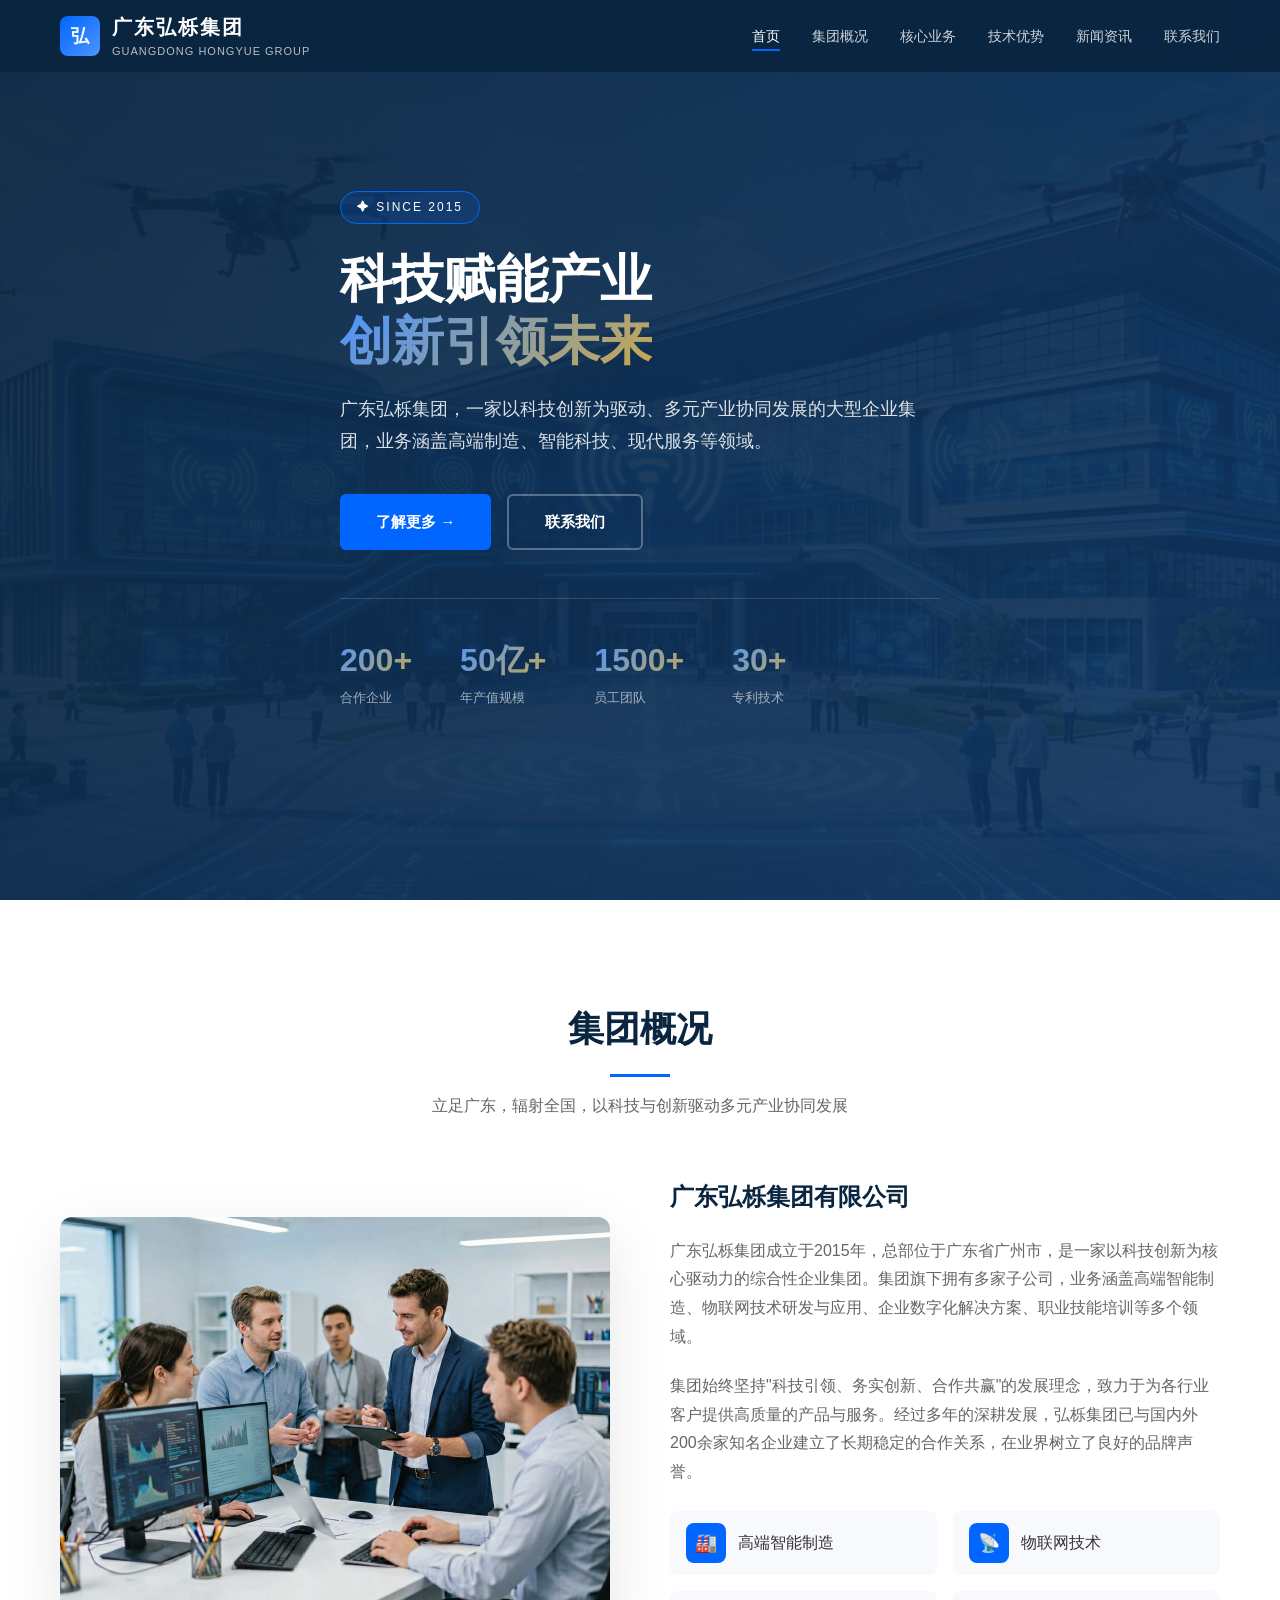
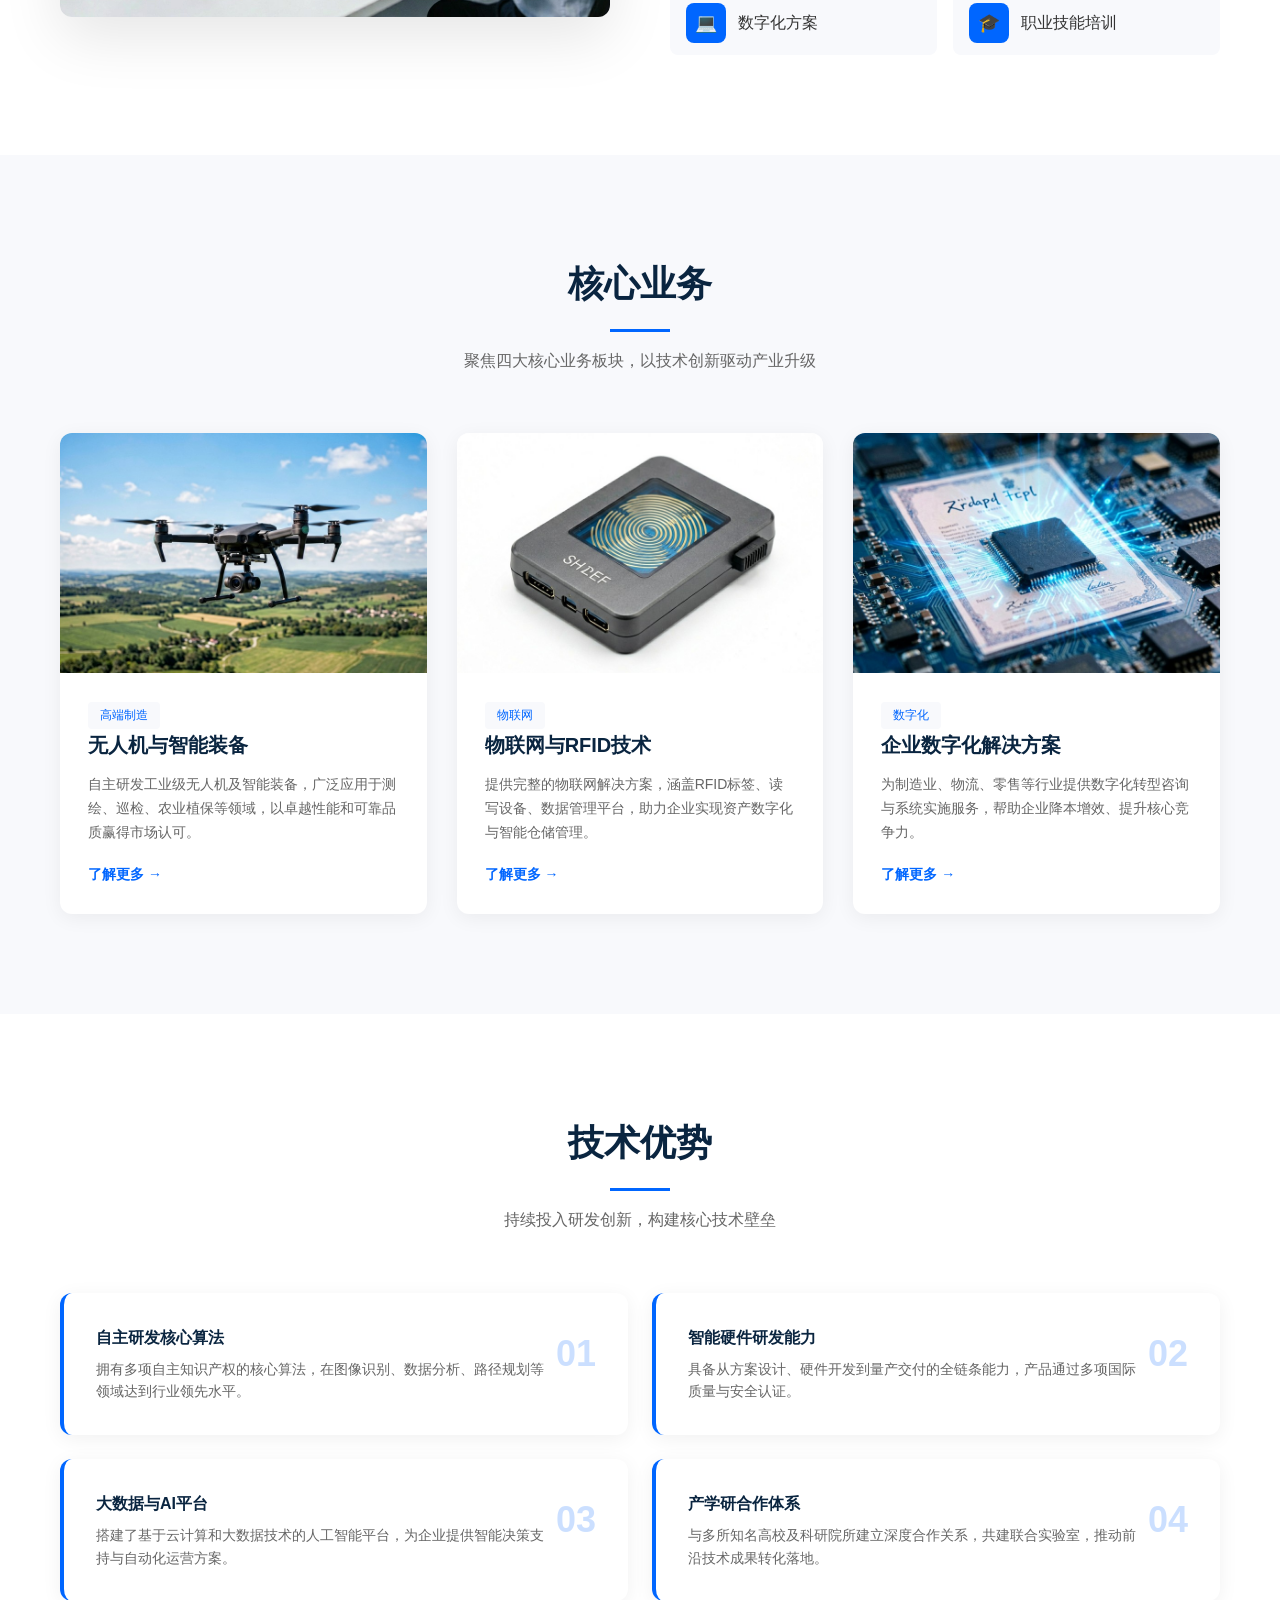
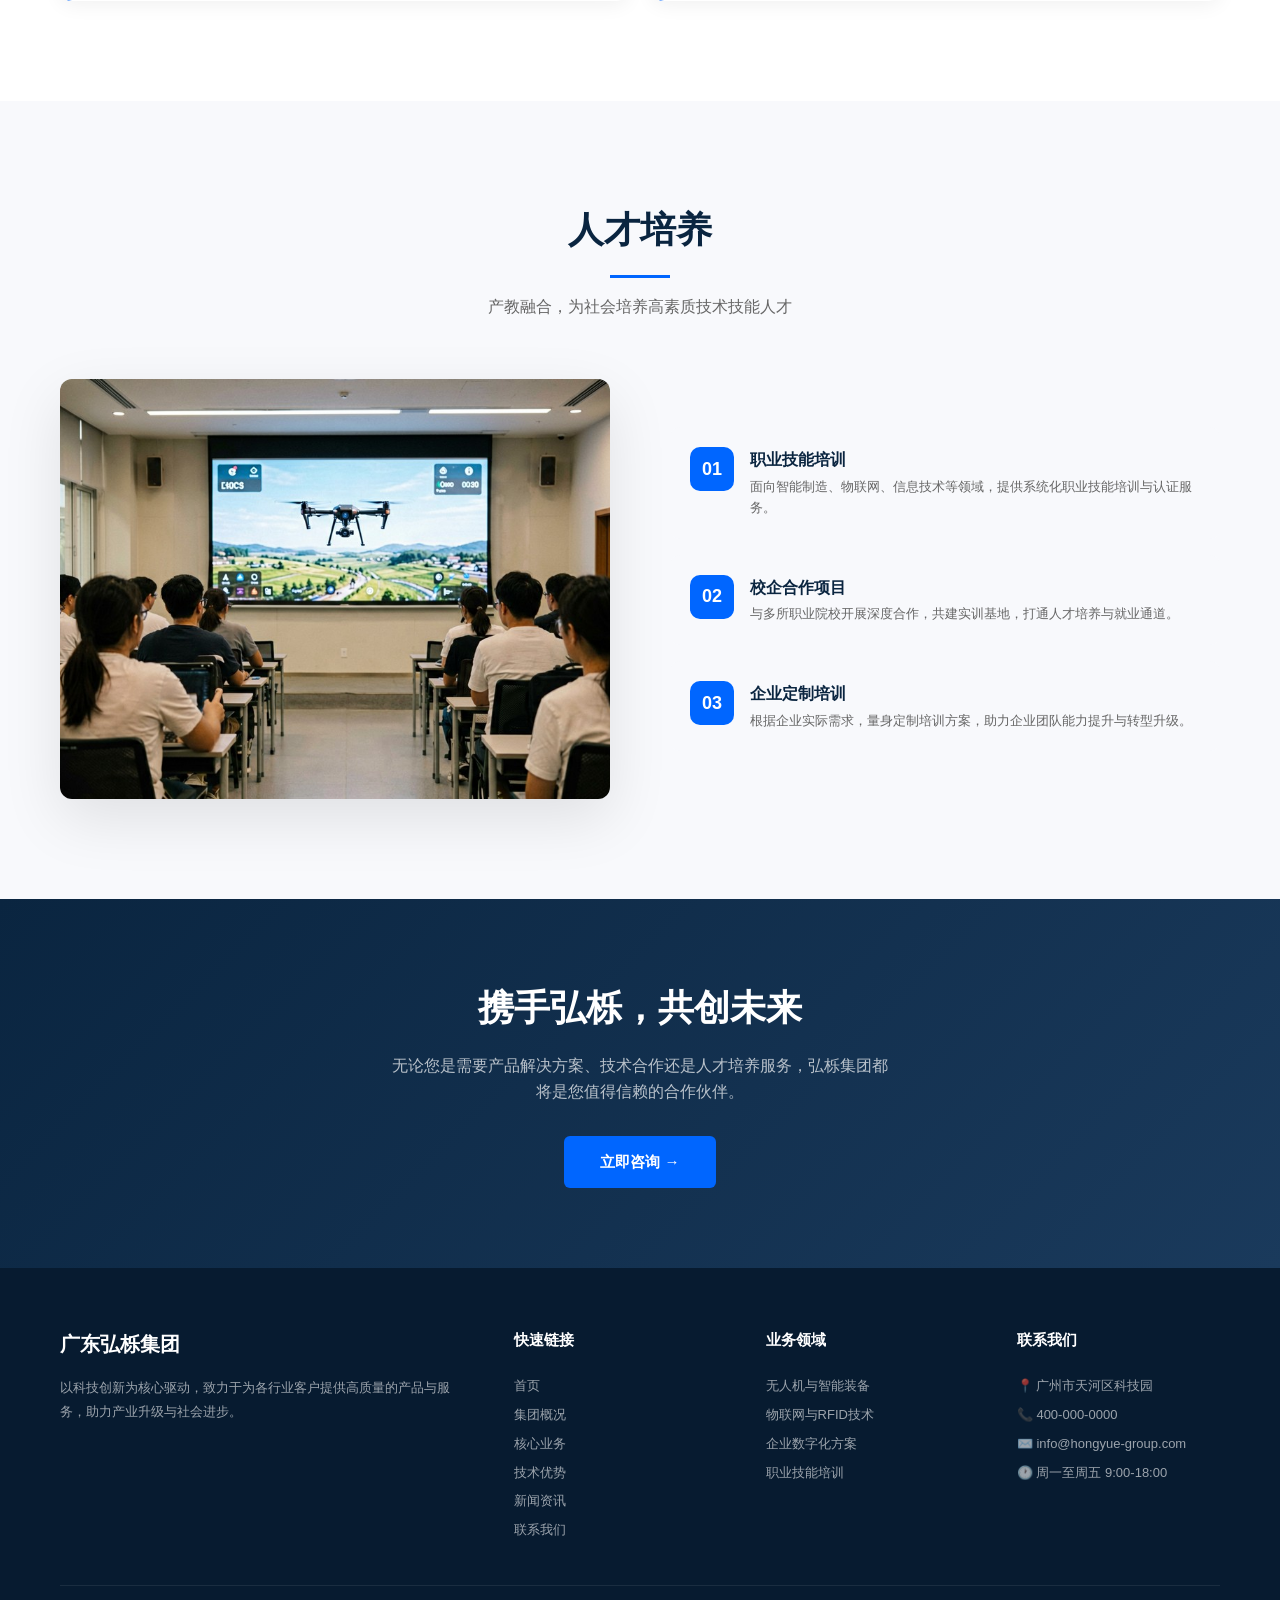
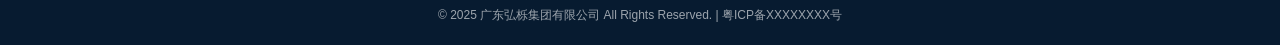
==== index.html @ 367195a1 "🎉 初始提交：弘栎集团官网" ====
<!DOCTYPE html>
<html lang="zh-CN">
<head>
  <meta charset="UTF-8">
  <meta name="viewport" content="width=device-width, initial-scale=1.0">
  <title>广东弘栎集团 - 科技引领未来</title>
  <link rel="stylesheet" href="css/style.css">
  <link rel="icon" href="data:image/svg+xml,<svg xmlns='http://www.w3.org/2000/svg' viewBox='0 0 32 32'><rect width='32' height='32' rx='6' fill='%230066ff'/><text x='16' y='22' font-size='18' font-weight='bold' fill='white' text-anchor='middle'>弘</text></svg>">
</head>
<body>

  <!-- ========== Header ========== -->
  <header>
    <div class="header-inner">
      <a href="index.html" class="logo">
        <div class="logo-icon">弘</div>
        <div>
          <div class="logo-text">广东弘栎集团</div>
          <div class="logo-sub">GUANGDONG HONGYUE GROUP</div>
        </div>
      </a>
      <button class="mobile-btn" aria-label="菜单">☰</button>
      <nav>
        <a href="index.html" class="active">首页</a>
        <a href="about.html">集团概况</a>
        <a href="business.html">核心业务</a>
        <a href="technology.html">技术优势</a>
        <a href="news.html">新闻资讯</a>
        <a href="contact.html">联系我们</a>
      </nav>
    </div>
  </header>

  <!-- ========== Hero ========== -->
  <section class="hero">
    <div class="hero-bg">
      <img src="images/hero-banner.jpg" alt="弘栎集团">
    </div>
    <div class="hero-overlay"></div>
    <div class="container hero-content">
      <div class="hero-badge">✦ SINCE 2015</div>
      <h1>科技赋能产业<br><span>创新引领未来</span></h1>
      <p>广东弘栎集团，一家以科技创新为驱动、多元产业协同发展的大型企业集团，业务涵盖高端制造、智能科技、现代服务等领域。</p>
      <div class="hero-btns">
        <a href="about.html" class="btn btn-primary">了解更多 →</a>
        <a href="contact.html" class="btn btn-outline">联系我们</a>
      </div>
      <div class="hero-stats">
        <div class="hero-stat">
          <h3>200+</h3>
          <p>合作企业</p>
        </div>
        <div class="hero-stat">
          <h3>50亿+</h3>
          <p>年产值规模</p>
        </div>
        <div class="hero-stat">
          <h3>1500+</h3>
          <p>员工团队</p>
        </div>
        <div class="hero-stat">
          <h3>30+</h3>
          <p>专利技术</p>
        </div>
      </div>
    </div>
  </section>

  <!-- ========== 集团概况 ========== -->
  <section class="section" id="about">
    <div class="container">
      <div class="section-title">
        <h2>集团概况</h2>
        <div class="section-divider"></div>
        <p>立足广东，辐射全国，以科技与创新驱动多元产业协同发展</p>
      </div>
      <div class="about-grid">
        <div class="about-image">
          <img src="images/about-team.jpg" alt="弘栎集团团队">
        </div>
        <div class="about-text">
          <h3>广东弘栎集团有限公司</h3>
          <p>广东弘栎集团成立于2015年，总部位于广东省广州市，是一家以科技创新为核心驱动力的综合性企业集团。集团旗下拥有多家子公司，业务涵盖高端智能制造、物联网技术研发与应用、企业数字化解决方案、职业技能培训等多个领域。</p>
          <p>集团始终坚持"科技引领、务实创新、合作共赢"的发展理念，致力于为各行业客户提供高质量的产品与服务。经过多年的深耕发展，弘栎集团已与国内外200余家知名企业建立了长期稳定的合作关系，在业界树立了良好的品牌声誉。</p>
          <div class="about-features">
            <div class="about-feature">
              <div class="icon">🏭</div>
              <span>高端智能制造</span>
            </div>
            <div class="about-feature">
              <div class="icon">📡</div>
              <span>物联网技术</span>
            </div>
            <div class="about-feature">
              <div class="icon">💻</div>
              <span>数字化方案</span>
            </div>
            <div class="about-feature">
              <div class="icon">🎓</div>
              <span>职业技能培训</span>
            </div>
          </div>
        </div>
      </div>
    </div>
  </section>

  <!-- ========== 核心业务 ========== -->
  <section class="section" id="business" style="background: var(--bg-light);">
    <div class="container">
      <div class="section-title">
        <h2>核心业务</h2>
        <div class="section-divider"></div>
        <p>聚焦四大核心业务板块，以技术创新驱动产业升级</p>
      </div>
      <div class="products-grid">
        <div class="product-card">
          <div class="product-img">
            <img src="images/product-uav.jpg" alt="无人机与智能装备">
          </div>
          <div class="product-body">
            <span class="tag">高端制造</span>
            <h3>无人机与智能装备</h3>
            <p>自主研发工业级无人机及智能装备，广泛应用于测绘、巡检、农业植保等领域，以卓越性能和可靠品质赢得市场认可。</p>
            <a href="business.html" class="product-link">了解更多 →</a>
          </div>
        </div>
        <div class="product-card">
          <div class="product-img">
            <img src="images/product-rfid.jpg" alt="物联网与RFID技术">
          </div>
          <div class="product-body">
            <span class="tag">物联网</span>
            <h3>物联网与RFID技术</h3>
            <p>提供完整的物联网解决方案，涵盖RFID标签、读写设备、数据管理平台，助力企业实现资产数字化与智能仓储管理。</p>
            <a href="business.html" class="product-link">了解更多 →</a>
          </div>
        </div>
        <div class="product-card">
          <div class="product-img">
            <img src="images/technology.jpg" alt="企业数字化解决方案">
          </div>
          <div class="product-body">
            <span class="tag">数字化</span>
            <h3>企业数字化解决方案</h3>
            <p>为制造业、物流、零售等行业提供数字化转型咨询与系统实施服务，帮助企业降本增效、提升核心竞争力。</p>
            <a href="business.html" class="product-link">了解更多 →</a>
          </div>
        </div>
      </div>
    </div>
  </section>

  <!-- ========== 技术优势 ========== -->
  <section class="section" id="technology">
    <div class="container">
      <div class="section-title">
        <h2>技术优势</h2>
        <div class="section-divider"></div>
        <p>持续投入研发创新，构建核心技术壁垒</p>
      </div>
      <div class="tech-grid">
        <div class="tech-card">
          <span class="num">01</span>
          <h4>自主研发核心算法</h4>
          <p>拥有多项自主知识产权的核心算法，在图像识别、数据分析、路径规划等领域达到行业领先水平。</p>
        </div>
        <div class="tech-card">
          <span class="num">02</span>
          <h4>智能硬件研发能力</h4>
          <p>具备从方案设计、硬件开发到量产交付的全链条能力，产品通过多项国际质量与安全认证。</p>
        </div>
        <div class="tech-card">
          <span class="num">03</span>
          <h4>大数据与AI平台</h4>
          <p>搭建了基于云计算和大数据技术的人工智能平台，为企业提供智能决策支持与自动化运营方案。</p>
        </div>
        <div class="tech-card">
          <span class="num">04</span>
          <h4>产学研合作体系</h4>
          <p>与多所知名高校及科研院所建立深度合作关系，共建联合实验室，推动前沿技术成果转化落地。</p>
        </div>
      </div>
    </div>
  </section>

  <!-- ========== 培训业务 ========== -->
  <section class="section" id="training" style="background: var(--bg-light);">
    <div class="container">
      <div class="section-title">
        <h2>人才培养</h2>
        <div class="section-divider"></div>
        <p>产教融合，为社会培养高素质技术技能人才</p>
      </div>
      <div class="training-wrap">
        <div class="training-img">
          <img src="images/training.jpg" alt="职业技能培训">
        </div>
        <div class="training-list">
          <div class="training-item">
            <div class="num">01</div>
            <div>
              <h4>职业技能培训</h4>
              <p>面向智能制造、物联网、信息技术等领域，提供系统化职业技能培训与认证服务。</p>
            </div>
          </div>
          <div class="training-item">
            <div class="num">02</div>
            <div>
              <h4>校企合作项目</h4>
              <p>与多所职业院校开展深度合作，共建实训基地，打通人才培养与就业通道。</p>
            </div>
          </div>
          <div class="training-item">
            <div class="num">03</div>
            <div>
              <h4>企业定制培训</h4>
              <p>根据企业实际需求，量身定制培训方案，助力企业团队能力提升与转型升级。</p>
            </div>
          </div>
        </div>
      </div>
    </div>
  </section>

  <!-- ========== CTA ========== -->
  <section class="cta">
    <div class="container">
      <h2>携手弘栎，共创未来</h2>
      <p>无论您是需要产品解决方案、技术合作还是人才培养服务，弘栎集团都将是您值得信赖的合作伙伴。</p>
      <a href="contact.html" class="btn btn-primary">立即咨询 →</a>
    </div>
  </section>

  <!-- ========== Footer ========== -->
  <footer>
    <div class="container">
      <div class="footer-grid">
        <div class="footer-brand">
          <h3>广东弘栎集团</h3>
          <p>以科技创新为核心驱动，致力于为各行业客户提供高质量的产品与服务，助力产业升级与社会进步。</p>
        </div>
        <div class="footer-col">
          <h4>快速链接</h4>
          <a href="index.html">首页</a>
          <a href="about.html">集团概况</a>
          <a href="business.html">核心业务</a>
          <a href="technology.html">技术优势</a>
          <a href="news.html">新闻资讯</a>
          <a href="contact.html">联系我们</a>
        </div>
        <div class="footer-col">
          <h4>业务领域</h4>
          <a href="business.html">无人机与智能装备</a>
          <a href="business.html">物联网与RFID技术</a>
          <a href="business.html">企业数字化方案</a>
          <a href="business.html">职业技能培训</a>
        </div>
        <div class="footer-col footer-contact">
          <h4>联系我们</h4>
          <p>📍 广州市天河区科技园</p>
          <p>📞 400-000-0000</p>
          <p>✉️ info@hongyue-group.com</p>
          <p>🕐 周一至周五 9:00-18:00</p>
        </div>
      </div>
      <div class="footer-bottom">
        <p>© 2025 广东弘栎集团有限公司 All Rights Reserved. | 粤ICP备XXXXXXXX号</p>
      </div>
    </div>
  </footer>

  <script src="js/main.js"></script>
</body>
</html>
---- css/style.css ----
/* 弘栎集团官网 - 主样式表 */
:root {
  --primary: #0a2540;
  --primary-light: #1a3a5c;
  --accent: #0066ff;
  --accent-light: #4d94ff;
  --gold: #c8a84e;
  --text: #333;
  --text-light: #666;
  --bg-light: #f8f9fc;
  --white: #fff;
  --font: 'PingFang SC', 'Microsoft YaHei', 'Helvetica Neue', Arial, sans-serif;
}

* { margin: 0; padding: 0; box-sizing: border-box; }
html { scroll-behavior: smooth; }
body { font-family: var(--font); color: var(--text); line-height: 1.6; overflow-x: hidden; }

a { text-decoration: none; color: inherit; }
ul { list-style: none; }
img { max-width: 100%; height: auto; display: block; }
.container { max-width: 1200px; margin: 0 auto; padding: 0 20px; }

/* Header */
header {
  position: fixed; top: 0; left: 0; right: 0;
  background: rgba(10,37,64,0.95); backdrop-filter: blur(10px);
  z-index: 1000; transition: all 0.3s;
}
header.scrolled { background: rgba(10,37,64,0.98); box-shadow: 0 2px 20px rgba(0,0,0,0.3); }
.header-inner {
  display: flex; justify-content: space-between; align-items: center;
  height: 72px; max-width: 1200px; margin: 0 auto; padding: 0 20px;
}
.logo { display: flex; align-items: center; gap: 12px; color: var(--white); }
.logo-icon {
  width: 40px; height: 40px;
  background: linear-gradient(135deg, var(--accent), var(--accent-light));
  border-radius: 8px; display: flex; align-items: center; justify-content: center;
  font-weight: 700; font-size: 18px; color: white;
}
.logo-text { font-size: 20px; font-weight: 700; letter-spacing: 2px; }
.logo-sub { font-size: 11px; opacity: 0.7; letter-spacing: 1px; }

nav { display: flex; gap: 32px; align-items: center; }
nav a {
  color: rgba(255,255,255,0.8); font-size: 14px; font-weight: 500;
  transition: color 0.3s; position: relative;
}
nav a:hover, nav a.active { color: var(--white); }
nav a::after {
  content: ''; position: absolute; bottom: -4px; left: 0;
  width: 0; height: 2px; background: var(--accent); transition: width 0.3s;
}
nav a:hover::after, nav a.active::after { width: 100%; }

.mobile-btn { display: none; background: none; border: none; color: white; font-size: 28px; cursor: pointer; }

/* Hero */
.hero {
  position: relative; height: 100vh; min-height: 600px;
  display: flex; align-items: center; overflow: hidden;
}
.hero-bg {
  position: absolute; inset: 0; z-index: 0;
  background: linear-gradient(135deg, #0a2540 0%, #1a3a5c 40%, #0f3460 100%);
}
.hero-bg img { width: 100%; height: 100%; object-fit: cover; opacity: 0.3; }
.hero-overlay {
  position: absolute; inset: 0;
  background: linear-gradient(135deg, rgba(10,37,64,0.85) 0%, rgba(15,52,96,0.7) 100%);
  z-index: 1;
}
.hero-content { position: relative; z-index: 2; color: var(--white); max-width: 720px; }
.hero-badge {
  display: inline-block; padding: 6px 16px; border: 1px solid var(--accent);
  border-radius: 20px; font-size: 12px; letter-spacing: 2px; margin-bottom: 24px;
  background: rgba(0,102,255,0.15);
}
.hero h1 { font-size: 52px; font-weight: 800; line-height: 1.2; margin-bottom: 20px; }
.hero h1 span { background: linear-gradient(135deg, var(--accent-light), var(--gold)); -webkit-background-clip: text; -webkit-text-fill-color: transparent; }
.hero p { font-size: 18px; line-height: 1.8; opacity: 0.85; margin-bottom: 36px; max-width: 600px; }
.hero-btns { display: flex; gap: 16px; flex-wrap: wrap; }
.btn {
  padding: 14px 36px; border-radius: 6px; font-size: 15px; font-weight: 600;
  cursor: pointer; transition: all 0.3s; border: none; display: inline-flex; align-items: center; gap: 8px;
}
.btn-primary { background: var(--accent); color: var(--white); }
.btn-primary:hover { background: var(--accent-light); transform: translateY(-2px); box-shadow: 0 6px 20px rgba(0,102,255,0.4); }
.btn-outline { background: transparent; color: var(--white); border: 2px solid rgba(255,255,255,0.3); }
.btn-outline:hover { border-color: var(--white); transform: translateY(-2px); }

.hero-stats {
  display: flex; gap: 48px; margin-top: 48px; padding-top: 36px;
  border-top: 1px solid rgba(255,255,255,0.15);
}
.hero-stat h3 { font-size: 32px; font-weight: 800; background: linear-gradient(135deg, var(--accent-light), var(--gold)); -webkit-background-clip: text; -webkit-text-fill-color: transparent; }
.hero-stat p { font-size: 13px; opacity: 0.6; margin-bottom: 0; }

/* Section common */
.section { padding: 100px 0; }
.section-title { text-align: center; margin-bottom: 60px; }
.section-title h2 { font-size: 36px; font-weight: 800; color: var(--primary); margin-bottom: 16px; }
.section-title p { color: var(--text-light); font-size: 16px; max-width: 600px; margin: 0 auto; }
.section-divider { width: 60px; height: 3px; background: var(--accent); margin: 16px auto; }

/* About section */
.about-grid { display: grid; grid-template-columns: 1fr 1fr; gap: 60px; align-items: center; }
.about-image { border-radius: 12px; overflow: hidden; box-shadow: 0 20px 60px rgba(0,0,0,0.1); }
.about-image img { width: 100%; height: 400px; object-fit: cover; }
.about-text h3 { font-size: 24px; color: var(--primary); margin-bottom: 20px; }
.about-text p { color: var(--text-light); line-height: 1.8; margin-bottom: 20px; }
.about-features { display: grid; grid-template-columns: 1fr 1fr; gap: 16px; margin-top: 24px; }
.about-feature { display: flex; align-items: center; gap: 12px; padding: 12px 16px; background: var(--bg-light); border-radius: 8px; }
.about-feature .icon { width: 40px; height: 40px; background: var(--accent); border-radius: 8px; display: flex; align-items: center; justify-content: center; color: white; font-size: 18px; flex-shrink: 0; }

/* Products section */
.products-grid { display: grid; grid-template-columns: repeat(3, 1fr); gap: 30px; }
.product-card {
  background: var(--white); border-radius: 12px; overflow: hidden;
  box-shadow: 0 4px 20px rgba(0,0,0,0.06); transition: all 0.3s;
}
.product-card:hover { transform: translateY(-6px); box-shadow: 0 12px 40px rgba(0,0,0,0.12); }
.product-img { height: 240px; overflow: hidden; }
.product-img img { width: 100%; height: 100%; object-fit: cover; transition: transform 0.5s; }
.product-card:hover .product-img img { transform: scale(1.08); }
.product-body { padding: 28px; }
.product-body h3 { font-size: 20px; color: var(--primary); margin-bottom: 12px; }
.product-body p { color: var(--text-light); font-size: 14px; line-height: 1.7; margin-bottom: 16px; }
.product-body .tag {
  display: inline-block; padding: 4px 12px; background: var(--bg-light);
  border-radius: 4px; font-size: 12px; color: var(--accent); font-weight: 500;
}
.product-link { color: var(--accent); font-weight: 600; font-size: 14px; }

/* Strength section */
.strength-grid { display: grid; grid-template-columns: repeat(3, 1fr); gap: 30px; }
.strength-card {
  text-align: center; padding: 40px 30px; border-radius: 12px;
  background: var(--white); box-shadow: 0 4px 20px rgba(0,0,0,0.06);
  transition: all 0.3s;
}
.strength-card:hover { transform: translateY(-4px); box-shadow: 0 8px 30px rgba(0,0,0,0.1); }
.strength-icon {
  width: 72px; height: 72px; margin: 0 auto 20px;
  background: linear-gradient(135deg, var(--accent), var(--accent-light));
  border-radius: 16px; display: flex; align-items: center; justify-content: center;
  color: white; font-size: 30px;
}
.strength-card h3 { font-size: 18px; color: var(--primary); margin-bottom: 12px; }
.strength-card p { color: var(--text-light); font-size: 14px; line-height: 1.7; }

/* Tech section */
.tech-grid { display: grid; grid-template-columns: repeat(2, 1fr); gap: 24px; }
.tech-card {
  padding: 32px; border-radius: 12px; background: var(--white);
  box-shadow: 0 4px 20px rgba(0,0,0,0.06); border-left: 4px solid var(--accent);
  transition: all 0.3s;
}
.tech-card:hover { box-shadow: 0 8px 30px rgba(0,0,0,0.1); }
.tech-card h4 { font-size: 16px; color: var(--primary); margin-bottom: 8px; }
.tech-card p { color: var(--text-light); font-size: 14px; }
.tech-card .num { font-size: 36px; font-weight: 800; color: var(--accent); opacity: 0.2; float: right; }

/* Training section */
.training-wrap { display: grid; grid-template-columns: 1fr 1fr; gap: 60px; align-items: center; }
.training-img { border-radius: 12px; overflow: hidden; box-shadow: 0 20px 60px rgba(0,0,0,0.1); }
.training-img img { width: 100%; height: 420px; object-fit: cover; }
.training-list { display: grid; gap: 16px; }
.training-item { display: flex; gap: 16px; padding: 20px; background: var(--bg-light); border-radius: 10px; transition: all 0.3s; }
.training-item:hover { background: var(--white); box-shadow: 0 4px 16px rgba(0,0,0,0.06); }
.training-item .num {
  width: 44px; height: 44px; background: var(--accent); border-radius: 10px;
  display: flex; align-items: center; justify-content: center;
  color: white; font-weight: 700; font-size: 18px; flex-shrink: 0;
}
.training-item h4 { font-size: 16px; color: var(--primary); margin-bottom: 4px; }
.training-item p { color: var(--text-light); font-size: 13px; }

/* CTA section */
.cta {
  background: linear-gradient(135deg, #0a2540, #1a3a5c);
  text-align: center; padding: 80px 0;
}
.cta h2 { color: var(--white); font-size: 36px; margin-bottom: 16px; }
.cta p { color: rgba(255,255,255,0.7); margin-bottom: 32px; max-width: 500px; margin-left: auto; margin-right: auto; }

/* Footer */
footer {
  background: #071b30; color: rgba(255,255,255,0.6); padding: 60px 0 0;
  font-size: 13px;
}
.footer-grid { display: grid; grid-template-columns: 2fr 1fr 1fr 1fr; gap: 48px; margin-bottom: 40px; }
.footer-brand h3 { color: var(--white); font-size: 20px; margin-bottom: 16px; }
.footer-brand p { line-height: 1.8; }
.footer-col h4 { color: var(--white); font-size: 15px; margin-bottom: 20px; }
.footer-col a { display: block; padding: 4px 0; transition: color 0.3s; }
.footer-col a:hover { color: var(--white); }
.footer-contact p { padding: 4px 0; display: flex; gap: 8px; align-items: center; }
.footer-bottom {
  border-top: 1px solid rgba(255,255,255,0.08);
  padding: 20px 0; text-align: center; font-size: 12px;
}

/* Responsive */
@media (max-width: 1024px) {
  .products-grid, .strength-grid { grid-template-columns: repeat(2, 1fr); }
  .about-grid, .training-wrap { grid-template-columns: 1fr; }
  .footer-grid { grid-template-columns: 1fr 1fr; }
  .hero h1 { font-size: 40px; }
}

@media (max-width: 768px) {
  .mobile-btn { display: block; }
  nav { display: none; position: fixed; top: 72px; left: 0; right: 0;
        background: var(--primary); flex-direction: column; padding: 20px; gap: 16px; }
  nav.open { display: flex; }
  .hero h1 { font-size: 32px; }
  .hero-stats { flex-wrap: wrap; gap: 24px; }
  .products-grid, .strength-grid, .tech-grid { grid-template-columns: 1fr; }
  .about-features { grid-template-columns: 1fr; }
  .footer-grid { grid-template-columns: 1fr; }
  .section { padding: 60px 0; }
  .section-title h2 { font-size: 28px; }
}

/* Page Hero (inner pages) */
.page-hero {
  height: 300px; display: flex; align-items: center; position: relative;
  background: var(--primary); overflow: hidden;
}
.page-hero-bg { position: absolute; inset: 0; }
.page-hero-bg img { width: 100%; height: 100%; object-fit: cover; opacity: 0.2; }
.page-hero .container { position: relative; z-index: 1; text-align: center; color: white; }
.page-hero h1 { font-size: 42px; font-weight: 800; margin-bottom: 12px; }
.page-hero p { opacity: 0.8; font-size: 16px; }

/* Breadcrumb */
.breadcrumb { padding: 16px 0; background: var(--bg-light); font-size: 13px; }
.breadcrumb a { color: var(--accent); }
.breadcrumb span { color: var(--text-light); }

/* About page - 集团介绍 */
.about-intro-grid { display: grid; grid-template-columns: 1fr 1fr; gap: 60px; align-items: center; }
.about-intro-img { border-radius: 12px; overflow: hidden; box-shadow: 0 20px 60px rgba(0,0,0,0.1); }
.about-intro-img img { width: 100%; height: 450px; object-fit: cover; }
.about-intro-text h3 { font-size: 26px; color: var(--primary); margin-bottom: 20px; }
.about-intro-text p { color: var(--text-light); line-height: 1.9; margin-bottom: 20px; font-size: 15px; }
.about-milestones { display: grid; grid-template-columns: repeat(3, 1fr); gap: 16px; margin-top: 32px; }
.about-milestone { text-align: center; padding: 20px 12px; background: var(--bg-light); border-radius: 10px; }
.about-milestone .num { font-size: 36px; font-weight: 800; color: var(--accent); }
.about-milestone p { font-size: 13px; color: var(--text-light); margin: 0; }

/* About page - 组织架构 */
.org-section { background: var(--bg-light); }
.org-chart { display: flex; flex-direction: column; align-items: center; gap: 0; }
.org-level { display: flex; justify-content: center; gap: 24px; flex-wrap: wrap; position: relative; }
.org-node { background: var(--white); border-radius: 12px; padding: 20px 32px; box-shadow: 0 4px 16px rgba(0,0,0,0.06); text-align: center; min-width: 160px; border-top: 4px solid var(--accent); transition: all 0.3s; }
.org-node:hover { transform: translateY(-3px); box-shadow: 0 8px 30px rgba(0,0,0,0.12); }
.org-node .icon { font-size: 28px; margin-bottom: 8px; }
.org-node h4 { font-size: 15px; color: var(--primary); margin-bottom: 4px; }
.org-node p { font-size: 12px; color: var(--text-light); margin: 0; }
.org-node.gold { border-top-color: var(--gold); }
.org-connector { padding: 16px 0; color: var(--accent); font-size: 14px; opacity: 0.4; display: flex; align-items: center; gap: 8px; }
.org-connector::before, .org-connector::after { content: ''; width: 60px; height: 1px; background: var(--accent); opacity: 0.3; }

/* About page - 子公司 */
.subsidiary-grid { display: grid; grid-template-columns: repeat(3, 1fr); gap: 28px; }
.subsidiary-card { background: var(--white); border-radius: 12px; overflow: hidden; box-shadow: 0 4px 20px rgba(0,0,0,0.06); transition: all 0.3s; }
.subsidiary-card:hover { transform: translateY(-6px); box-shadow: 0 12px 40px rgba(0,0,0,0.12); }
.subsidiary-card .card-img { height: 200px; overflow: hidden; }
.subsidiary-card .card-img img { width: 100%; height: 100%; object-fit: cover; transition: transform 0.5s; }
.subsidiary-card:hover .card-img img { transform: scale(1.08); }
.subsidiary-card .card-body { padding: 24px; }
.subsidiary-card .card-body h3 { font-size: 18px; color: var(--primary); margin-bottom: 8px; }
.subsidiary-card .card-body .tag { display: inline-block; padding: 3px 10px; background: rgba(0,102,255,0.08); border-radius: 4px; font-size: 12px; color: var(--accent); margin-bottom: 12px; }
.subsidiary-card .card-body p { color: var(--text-light); font-size: 14px; line-height: 1.7; margin-bottom: 12px; }
.subsidiary-card .card-body .meta { display: flex; gap: 16px; font-size: 12px; color: var(--text-light); }
.subsidiary-card .card-body .meta span { display: flex; align-items: center; gap: 4px; }

/* About page - 企业文化 */
.culture-grid { display: grid; grid-template-columns: repeat(4, 1fr); gap: 24px; }
.culture-card { text-align: center; padding: 36px 20px; background: var(--white); border-radius: 12px; box-shadow: 0 4px 20px rgba(0,0,0,0.06); transition: all 0.3s; }
.culture-card:hover { transform: translateY(-4px); box-shadow: 0 8px 30px rgba(0,0,0,0.1); }
.culture-card .icon { width: 64px; height: 64px; margin: 0 auto 16px; background: linear-gradient(135deg, var(--accent), var(--accent-light)); border-radius: 16px; display: flex; align-items: center; justify-content: center; color: white; font-size: 26px; }
.culture-card h4 { font-size: 16px; color: var(--primary); margin-bottom: 8px; }
.culture-card p { font-size: 13px; color: var(--text-light); line-height: 1.7; margin: 0; }

@media (max-width: 1024px) {
  .about-intro-grid { grid-template-columns: 1fr; }
  .subsidiary-grid { grid-template-columns: repeat(2, 1fr); }
  .culture-grid { grid-template-columns: repeat(2, 1fr); }
  .about-milestones { grid-template-columns: repeat(3, 1fr); }
}

@media (max-width: 768px) {
  .subsidiary-grid, .culture-grid { grid-template-columns: 1fr; }
  .about-milestones { grid-template-columns: 1fr; }
  .org-node { min-width: 120px; padding: 16px 20px; }
}

/* Contact page */
.contact-grid { display: grid; grid-template-columns: 1fr 1fr; gap: 48px; }
.contact-info-card { padding: 36px; background: var(--white); border-radius: 12px; box-shadow: 0 4px 20px rgba(0,0,0,0.06); }
.contact-info-card h3 { font-size: 20px; color: var(--primary); margin-bottom: 24px; }
.contact-item { display: flex; gap: 16px; align-items: flex-start; padding: 16px 0; border-bottom: 1px solid #eee; }
.contact-item:last-child { border-bottom: none; }
.contact-item .icon { width: 44px; height: 44px; background: var(--bg-light); border-radius: 10px; display: flex; align-items: center; justify-content: center; color: var(--accent); font-size: 18px; flex-shrink: 0; }
.contact-item h4 { font-size: 14px; color: var(--primary); margin-bottom: 4px; }
.contact-item p { color: var(--text-light); font-size: 14px; }

/* News page */
.news-list { display: grid; gap: 24px; }
.news-item { display: flex; gap: 24px; padding: 24px; background: var(--white); border-radius: 12px; box-shadow: 0 4px 20px rgba(0,0,0,0.06); transition: all 0.3s; }
.news-item:hover { box-shadow: 0 8px 30px rgba(0,0,0,0.1); }
.news-date { flex-shrink: 0; width: 80px; text-align: center; }
.news-date .day { font-size: 32px; font-weight: 800; color: var(--accent); }
.news-date .mon { font-size: 13px; color: var(--text-light); }
.news-body h3 { font-size: 18px; color: var(--primary); margin-bottom: 8px; }
.news-body p { color: var(--text-light); font-size: 14px; line-height: 1.6; }
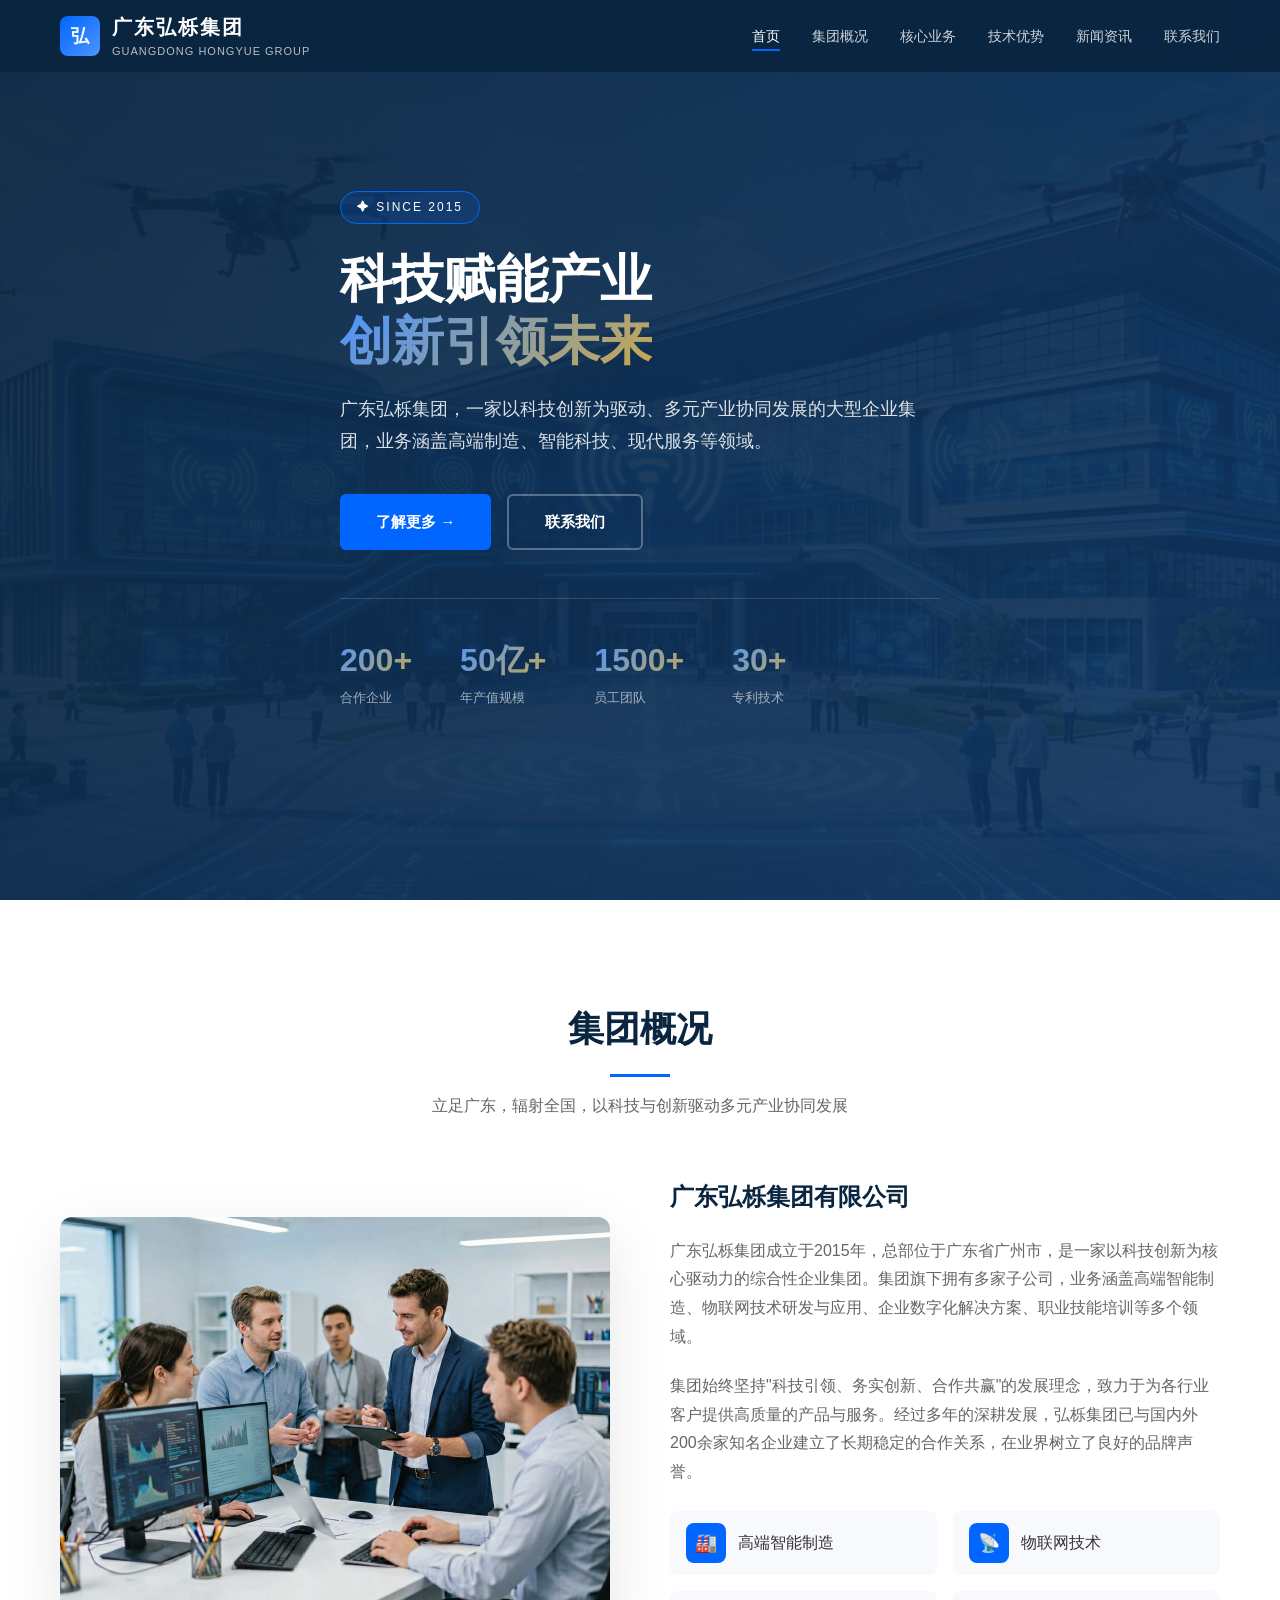
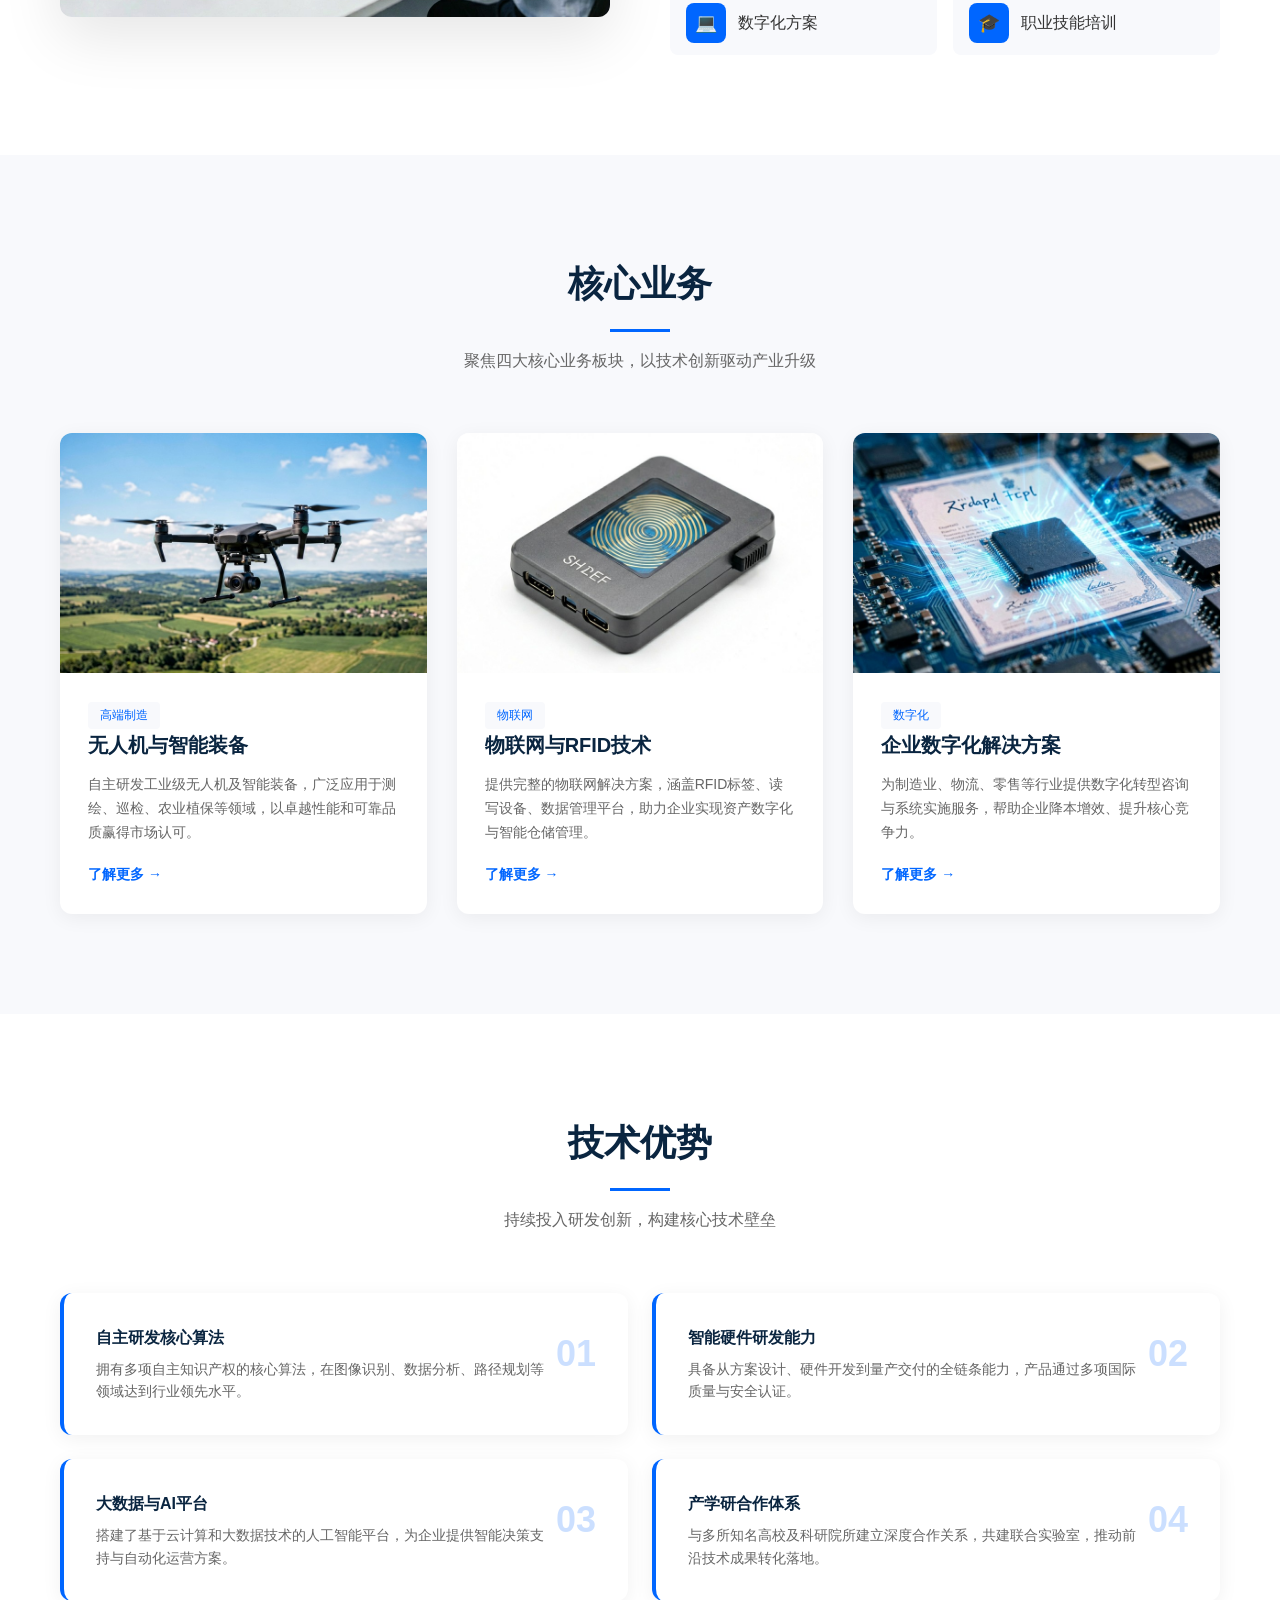
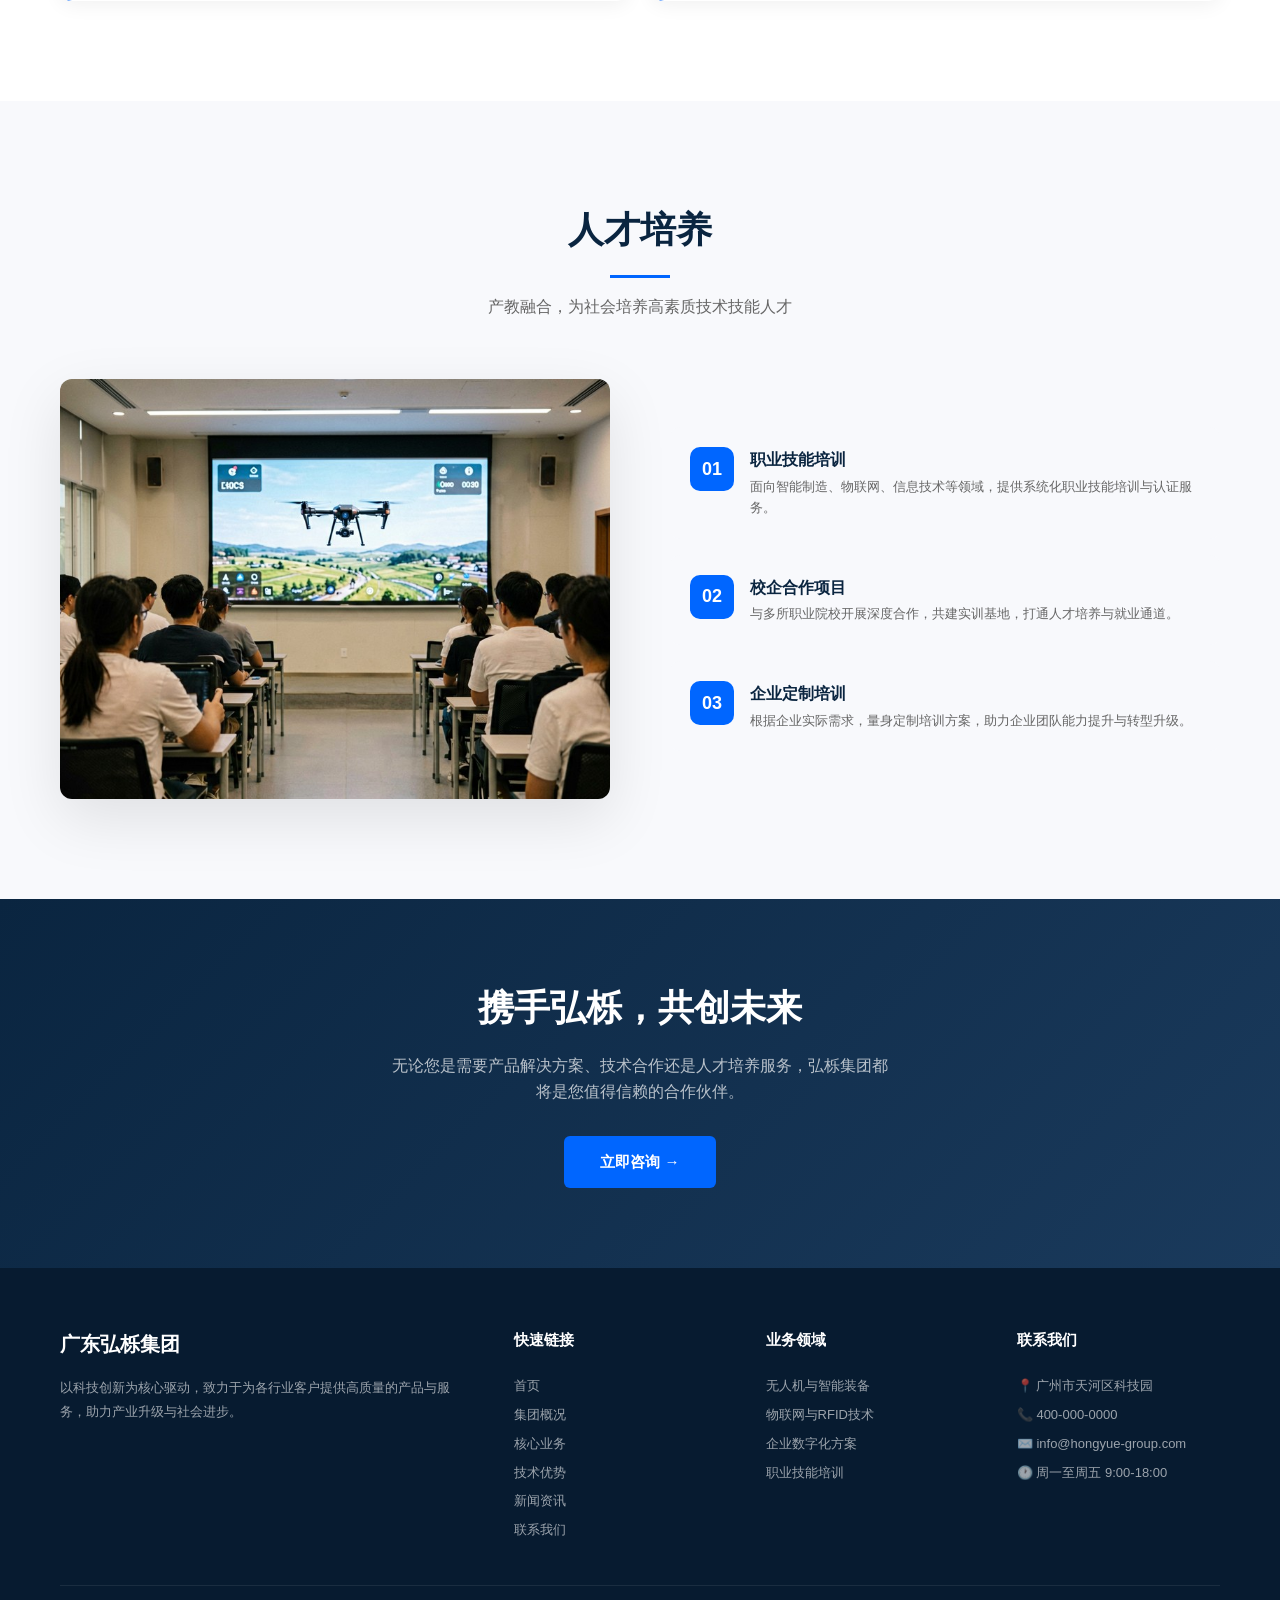
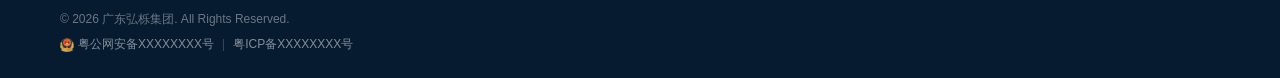
==== commit 5f3f7805: "footer: 添加ICP备案和公安备案占位" ====
--- a/index.html
+++ b/index.html
@@ -265,7 +265,12 @@
         </div>
       </div>
       <div class="footer-bottom">
-        <p>© 2025 广东弘栎集团有限公司 All Rights Reserved. | 粤ICP备XXXXXXXX号</p>
+        <p class="copyright">© 2026 广东弘栎集团. All Rights Reserved.</p>
+        <div class="beian-row">
+          <a href="https://beian.mps.gov.cn/#/query/webSearch?code=XXXXXXXX" rel="noreferrer" target="_blank" class="beian-link gongan-link"><img src="images/gongan-beian.png" alt="公安备案" class="gongan-icon">粤公网安备XXXXXXXX号</a>
+          <span class="beian-sep">|</span>
+          <a href="https://beian.miit.gov.cn" target="_blank" rel="noopener noreferrer" class="beian-link">粤ICP备XXXXXXXX号</a>
+        </div>
       </div>
     </div>
   </footer>
--- a/css/style.css
+++ b/css/style.css
@@ -199,7 +199,32 @@
 .footer-contact p { padding: 4px 0; display: flex; gap: 8px; align-items: center; }
 .footer-bottom {
   border-top: 1px solid rgba(255,255,255,0.08);
-  padding: 20px 0; text-align: center; font-size: 12px;
+  padding: 24px 0; font-size: 12px;
+  display: flex; flex-direction: column;
+  align-items: flex-start; gap: 6px;
+}
+.footer-bottom .copyright {
+  color: rgba(255,255,255,0.4);
+}
+.beian-row {
+  display: flex; align-items: center; flex-wrap: wrap; gap: 0 8px;
+}
+.beian-link {
+  color: rgba(255,255,255,0.5);
+  text-decoration: none; font-size: 12px;
+  transition: color 0.2s;
+}
+.beian-link:hover {
+  color: var(--white); text-decoration: underline;
+}
+.gongan-link {
+  display: inline-flex; align-items: center; gap: 4px;
+}
+.gongan-icon {
+  width: 14px; height: 14px; vertical-align: middle;
+}
+.beian-sep {
+  color: rgba(255,255,255,0.2);
 }
 
 /* Responsive */
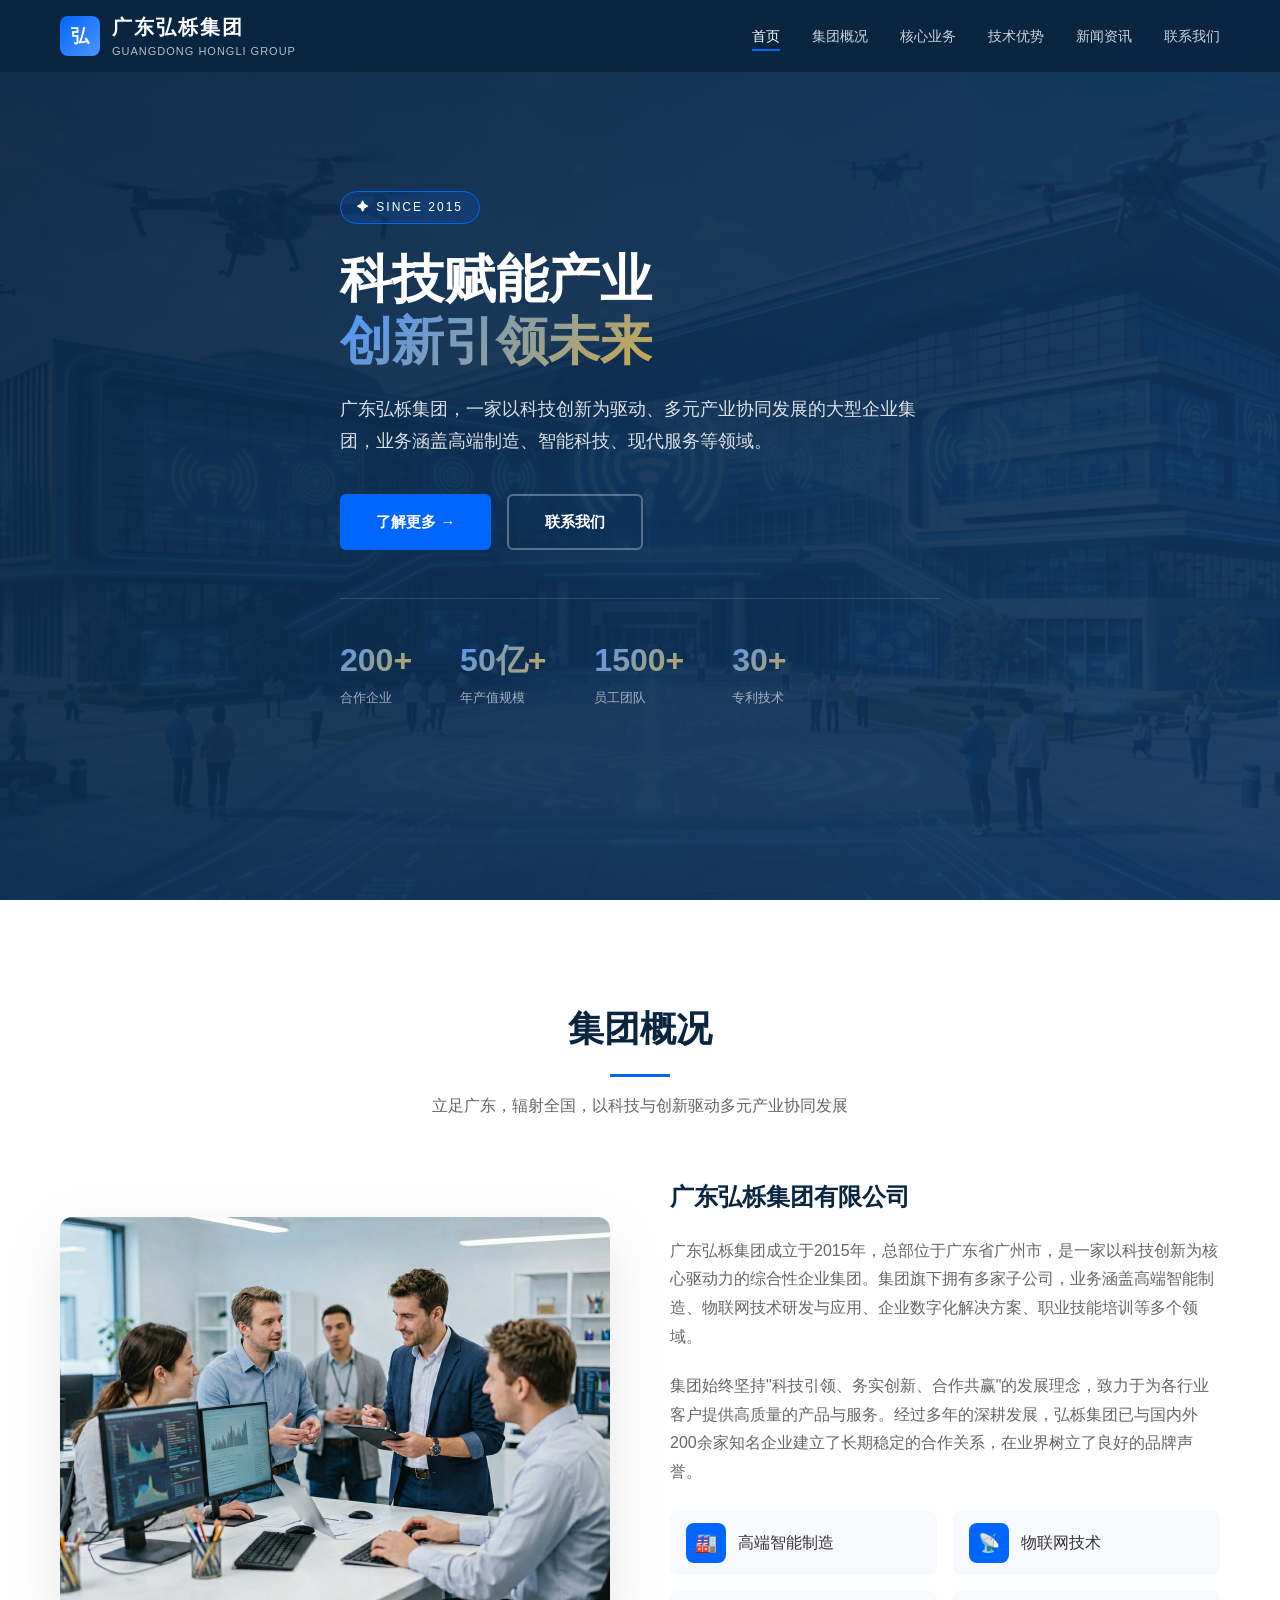
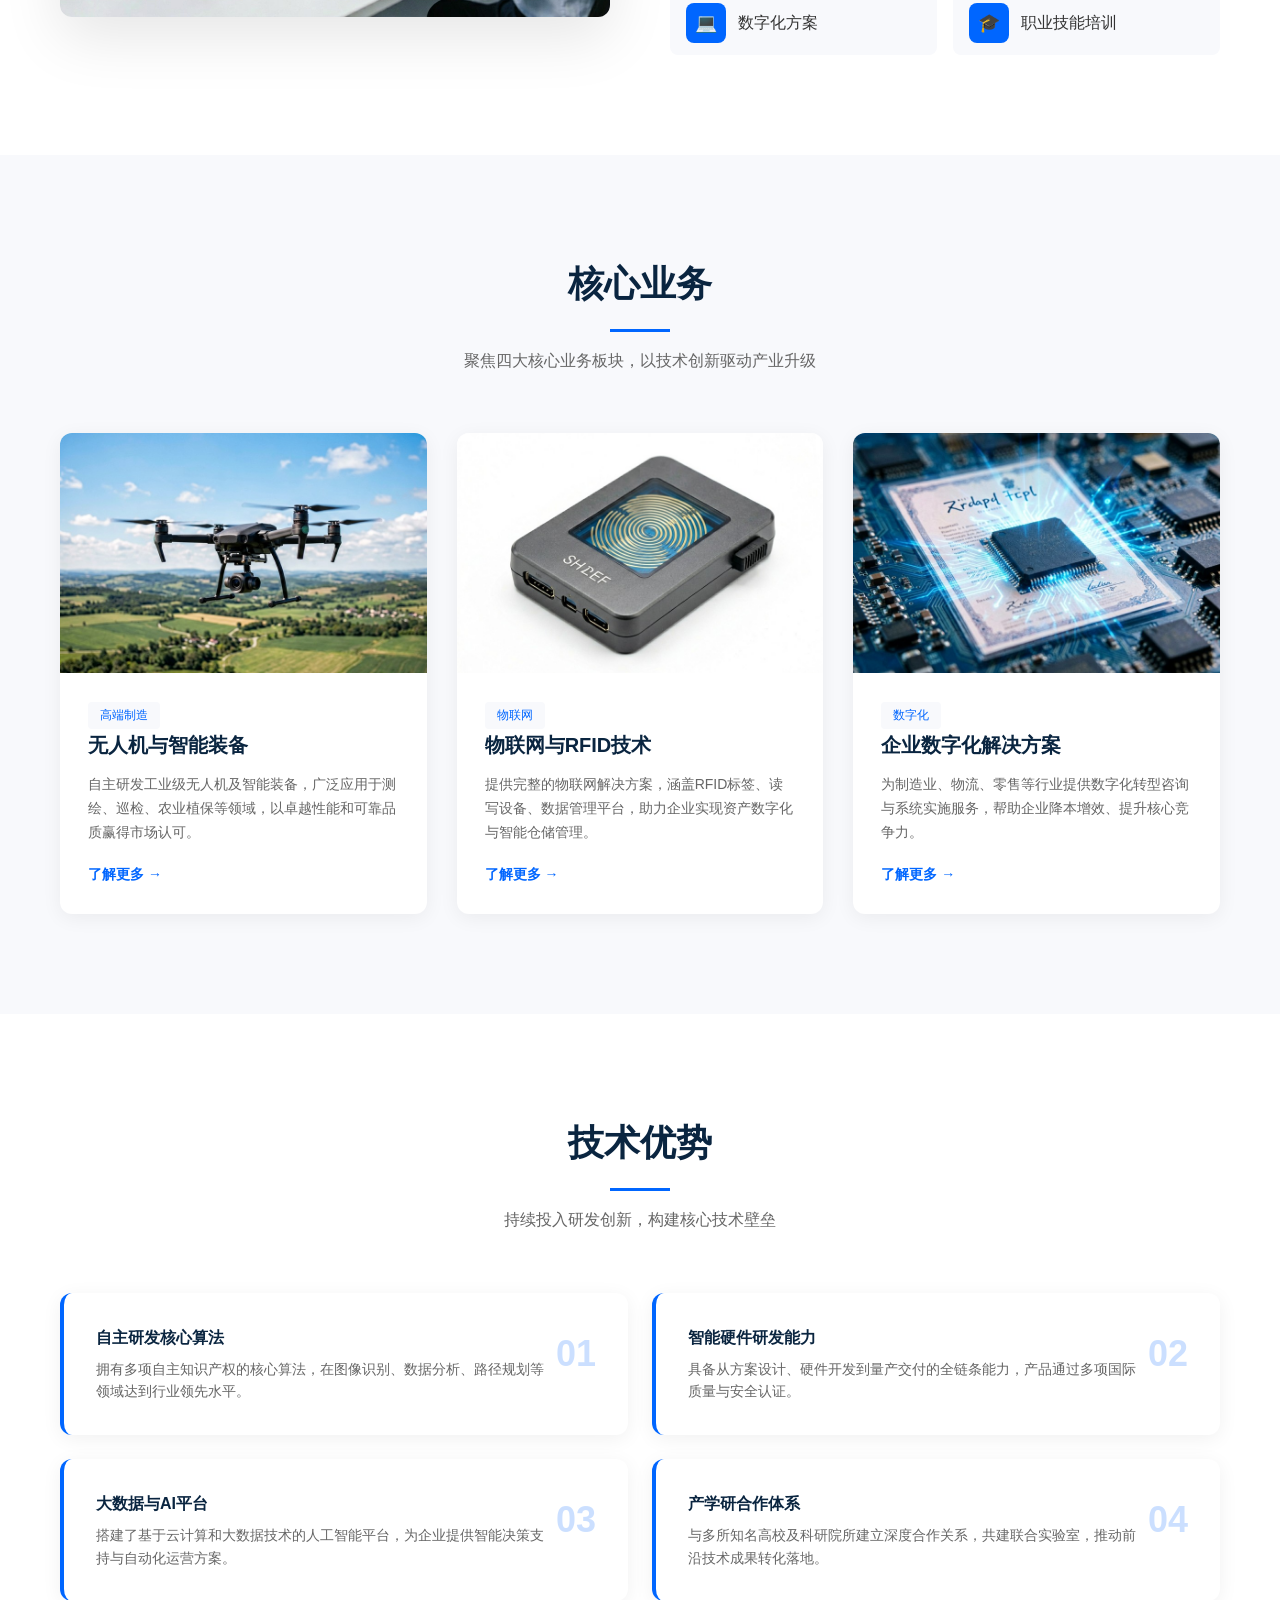
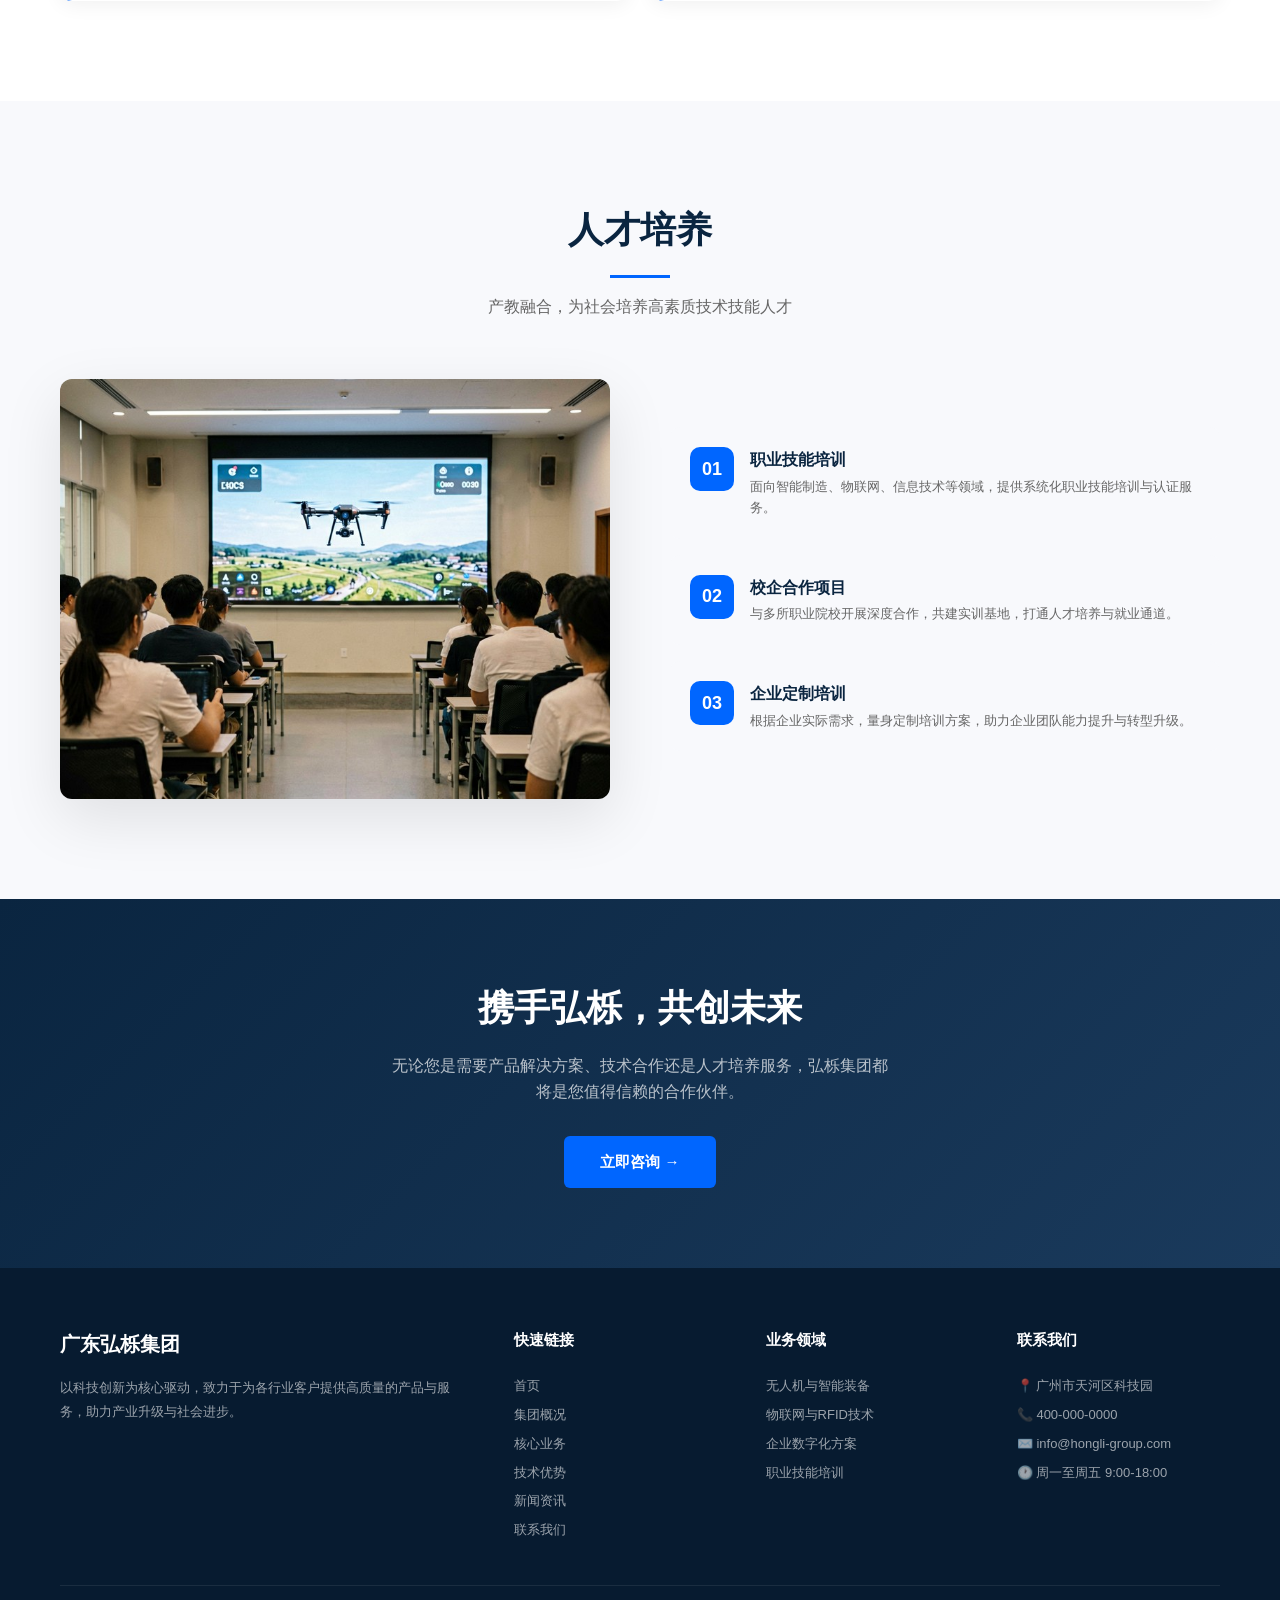
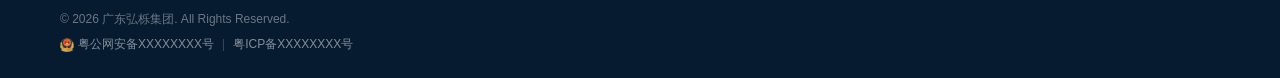
==== commit 12b85bed: "fix: 弘栎拼音 Hongyue → Hongli" ====
--- a/index.html
+++ b/index.html
@@ -16,7 +16,7 @@
         <div class="logo-icon">弘</div>
         <div>
           <div class="logo-text">广东弘栎集团</div>
-          <div class="logo-sub">GUANGDONG HONGYUE GROUP</div>
+          <div class="logo-sub">GUANGDONG HONGLI GROUP</div>
         </div>
       </a>
       <button class="mobile-btn" aria-label="菜单">☰</button>
@@ -260,7 +260,7 @@
           <h4>联系我们</h4>
           <p>📍 广州市天河区科技园</p>
           <p>📞 400-000-0000</p>
-          <p>✉️ info@hongyue-group.com</p>
+          <p>✉️ info@hongli-group.com</p>
           <p>🕐 周一至周五 9:00-18:00</p>
         </div>
       </div>
